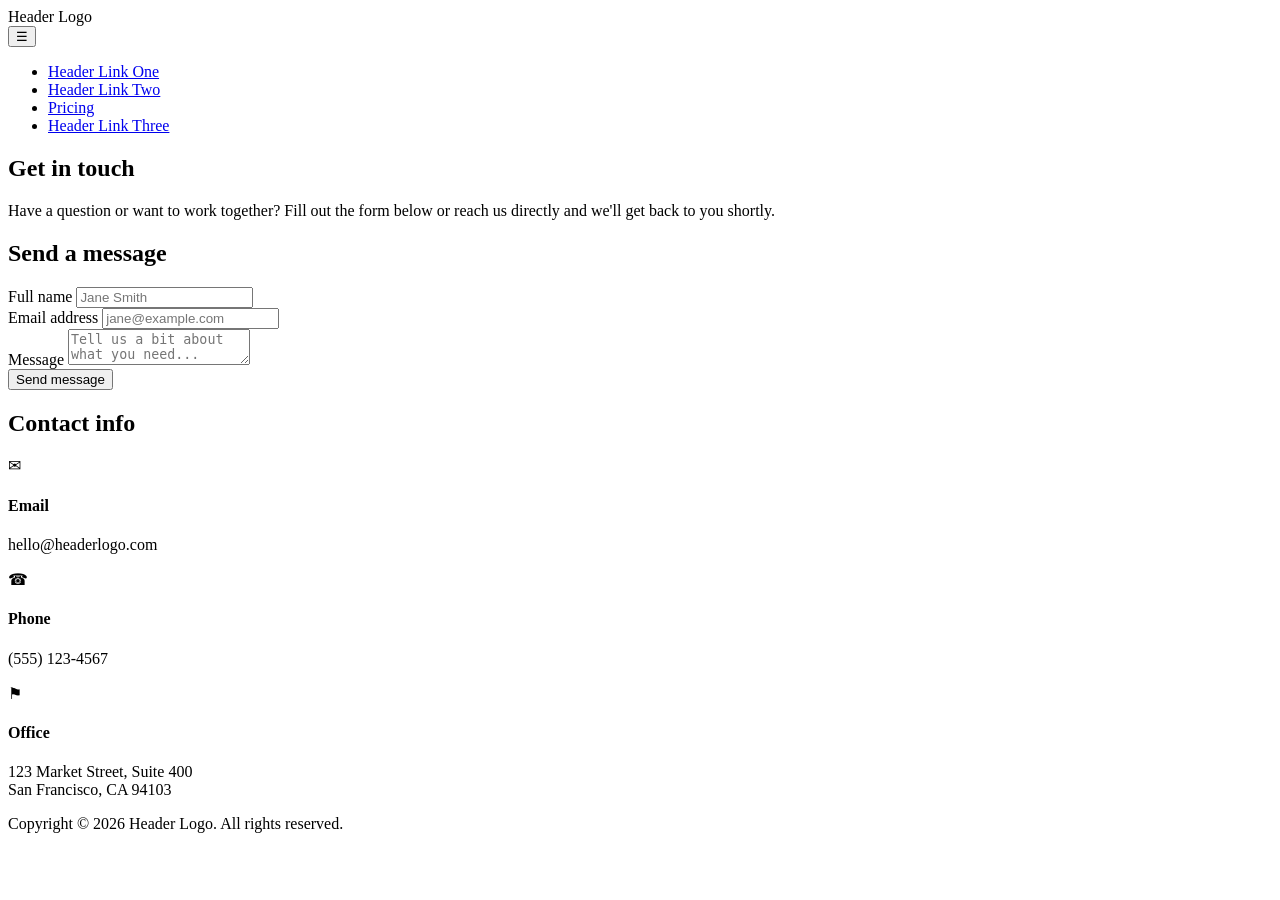
==== contactUs.html @ 171affb0 "contact us html content completed the actual markup html structure for the contact page" ====
<!doctype html>
<html lang="en">
  <head>
    <meta charset="UTF-8" />
    <meta name="viewport" content="width=device-width, initial-scale=1.0" />
    <title>Contact — Header Logo</title>
    <link rel="stylesheet" href="style.css" />
  </head>
  <body>
    <header>
      <div class="wrap header-inner">
        <div class="logo">Header Logo</div>
        <button
          class="nav-toggle"
          aria-label="Toggle menu"
          onclick="document.querySelector('nav ul').classList.toggle('open')"
        >
          &#9776;
        </button>
        <nav>
          <ul>
            <li><a href="index.html">Header Link One</a></li>
            <li><a href="about.html">Header Link Two</a></li>
            <li><a href="pricing.html">Pricing</a></li>
            <li>
              <a href="contact.html" aria-current="page">Header Link Three</a>
            </li>
          </ul>
        </nav>
      </div>
    </header>

    <section class="page-hero">
      <h1>Get in touch</h1>
      <p>
        Have a question or want to work together? Fill out the form below or
        reach us directly and we'll get back to you shortly.
      </p>
    </section>

    <section class="contact-wrap">
      <div class="contact-form">
        <h2>Send a message</h2>
        <form onsubmit="return false;">
          <div class="field">
            <label for="name">Full name</label>
            <input
              type="text"
              id="name"
              name="name"
              placeholder="Jane Smith"
              required
            />
          </div>
          <div class="field">
            <label for="email">Email address</label>
            <input
              type="email"
              id="email"
              name="email"
              placeholder="jane@example.com"
              required
            />
          </div>
          <div class="field">
            <label for="message">Message</label>
            <textarea
              id="message"
              name="message"
              placeholder="Tell us a bit about what you need..."
              required
            ></textarea>
          </div>
          <button type="submit" class="btn">Send message</button>
        </form>
      </div>

      <div class="contact-info">
        <h2>Contact info</h2>
        <div class="contact-info-item">
          <div class="icon">&#9993;</div>
          <div>
            <h4>Email</h4>
            <p>hello@headerlogo.com</p>
          </div>
        </div>
        <div class="contact-info-item">
          <div class="icon">&#9742;</div>
          <div>
            <h4>Phone</h4>
            <p>(555) 123-4567</p>
          </div>
        </div>
        <div class="contact-info-item">
          <div class="icon">&#9873;</div>
          <div>
            <h4>Office</h4>
            <p>123 Market Street, Suite 400<br />San Francisco, CA 94103</p>
          </div>
        </div>
      </div>
    </section>

    <footer>
      <p>Copyright &copy; 2026 Header Logo. All rights reserved.</p>
    </footer>
  </body>
</html>
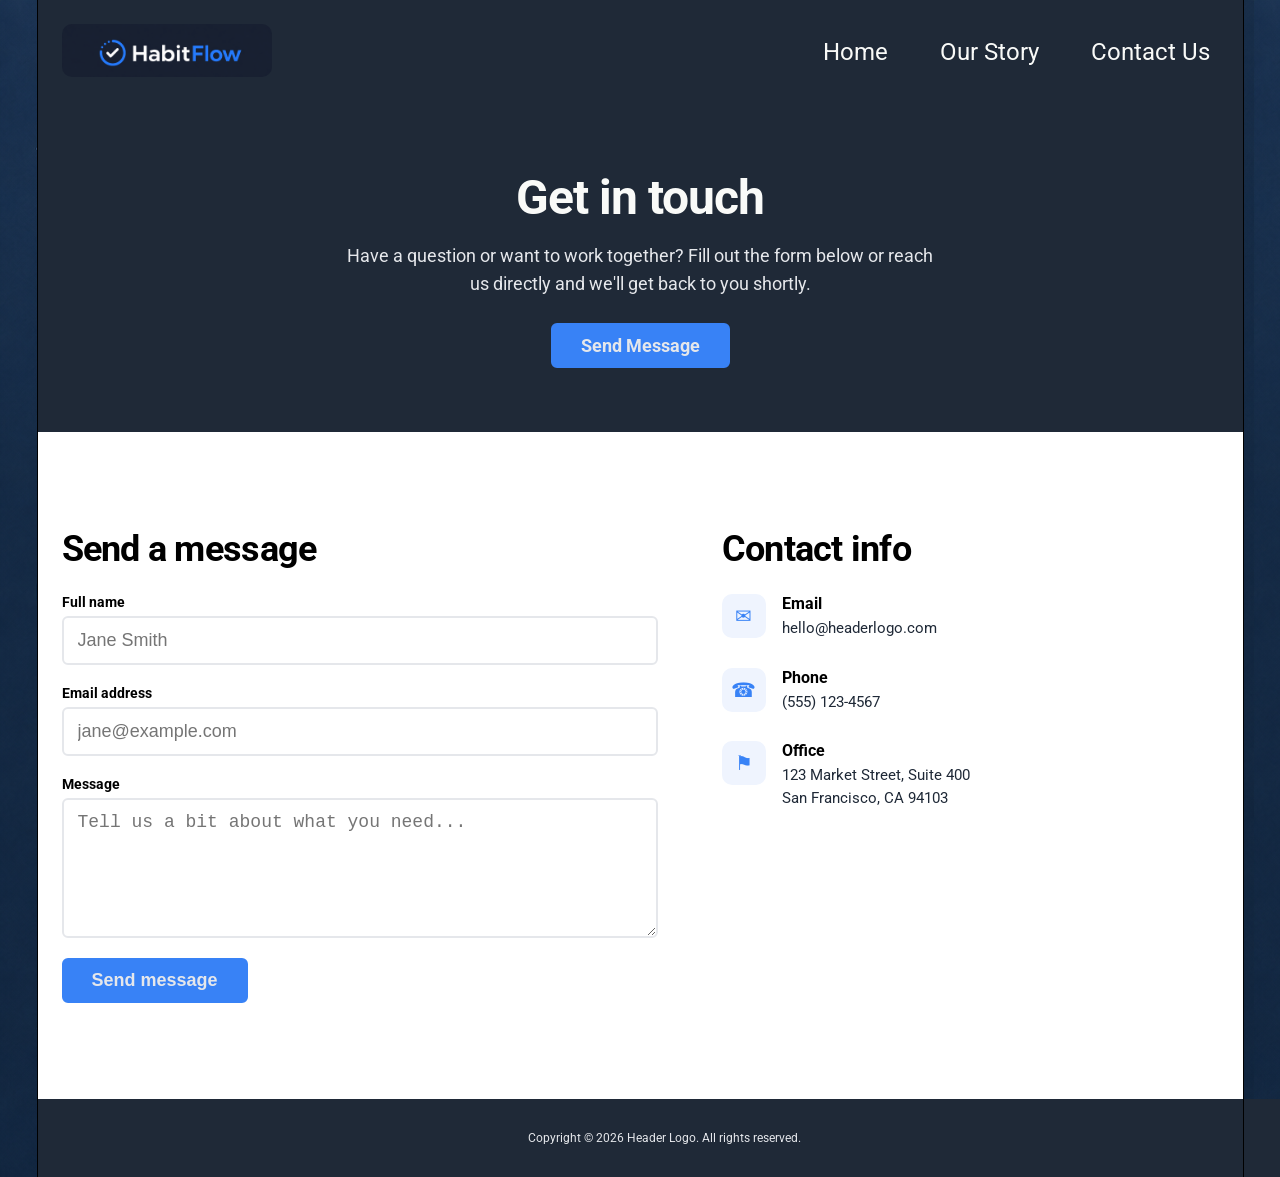
==== commit a6fc5016: "(add) contact page style created a new style sheet for contact page while still staying consistent w" ====
--- a/contactUs.html
+++ b/contactUs.html
@@ -3,103 +3,139 @@
   <head>
     <meta charset="UTF-8" />
     <meta name="viewport" content="width=device-width, initial-scale=1.0" />
-    <title>Contact — Header Logo</title>
-    <link rel="stylesheet" href="style.css" />
+    <title>Contact Us</title>
+
+    <link rel="preconnect" href="https://fonts.googleapis.com" />
+    <link rel="preconnect" href="https://fonts.gstatic.com" crossorigin />
+    <link
+      href="https://fonts.googleapis.com/css2?family=Roboto:wght@400;500;700;800&display=swap"
+      rel="stylesheet"
+    />
+
+    <link rel="stylesheet" href="./stylesheet.css" />
+    <link rel="stylesheet" href="./contactStylesheet.css" />
   </head>
   <body>
     <header>
       <div class="wrap header-inner">
-        <div class="logo">Header Logo</div>
-        <button
-          class="nav-toggle"
-          aria-label="Toggle menu"
-          onclick="document.querySelector('nav ul').classList.toggle('open')"
-        >
-          &#9776;
-        </button>
-        <nav>
-          <ul>
-            <li><a href="index.html">Header Link One</a></li>
-            <li><a href="about.html">Header Link Two</a></li>
-            <li><a href="pricing.html">Pricing</a></li>
+        <div class="nav-content">
+          <a href="./index.html">
+            <picture>
+              <source srcset="./assets/default/logoImage2.webp" />
+              <img src="./assets/fallback/logoImage2.png" alt="Brand logo" />
+            </picture>
+          </a>
+
+          <ul class="nav-content__options">
             <li>
-              <a href="contact.html" aria-current="page">Header Link Three</a>
+              <a href="./index.html">
+                <p>Home</p>
+              </a>
+            </li>
+            <li>
+              <a href="./ourStory.html">
+                <p>Our Story</p>
+              </a>
+            </li>
+            <li>
+              <a href="./contactUs.html">
+                <p>Contact Us</p>
+              </a>
             </li>
           </ul>
-        </nav>
+
+          <input type="checkbox" id="ham-toggle" class="ham-toggle" />
+
+          <label for="ham-toggle" class="ham-btn-mobile">
+            <picture>
+              <source srcset="./assets/default/hamburgerIcon.webp" />
+              <img src="./assets/fallback/hamburgerIcon.png" alt="Menu" />
+            </picture>
+          </label>
+          <div class="ham-btn-mobile__dropdown-container">
+            <ul class="ham-btn-mobile__dropdown">
+              <li><a href="./index.html">Home</a></li>
+              <li><a href="./ourStory.html">Our Story</a></li>
+              <li><a href="./contactUs.html">Contact Us</a></li>
+            </ul>
+          </div>
+        </div>
       </div>
     </header>
 
-    <section class="page-hero">
-      <h1>Get in touch</h1>
-      <p>
-        Have a question or want to work together? Fill out the form below or
-        reach us directly and we'll get back to you shortly.
-      </p>
-    </section>
+    <main>
+      <section class="page-hero">
+        <h1>Get in touch</h1>
+        <p>
+          Have a question or want to work together? Fill out the form below or
+          reach us directly and we'll get back to you shortly.
+        </p>
+        <a href="#contact-form" class="page-hero__cta">Send Message</a>
+      </section>
 
-    <section class="contact-wrap">
-      <div class="contact-form">
-        <h2>Send a message</h2>
-        <form onsubmit="return false;">
-          <div class="field">
-            <label for="name">Full name</label>
-            <input
-              type="text"
-              id="name"
-              name="name"
-              placeholder="Jane Smith"
-              required
-            />
+      <section class="contact-wrap">
+        <div class="contact-form">
+          <h2>Send a message</h2>
+          <form id="contact-form">
+            <div class="field">
+              <label for="name">Full name</label>
+              <input
+                type="text"
+                id="name"
+                name="name"
+                placeholder="Jane Smith"
+                required
+              />
+            </div>
+            <div class="field">
+              <label for="email">Email address</label>
+              <input
+                type="email"
+                id="email"
+                name="email"
+                placeholder="jane@example.com"
+                required
+              />
+            </div>
+            <div class="field">
+              <label for="message">Message</label>
+              <textarea
+                id="message"
+                name="message"
+                placeholder="Tell us a bit about what you need..."
+                required
+              ></textarea>
+            </div>
+            <button type="submit" class="btn">Send message</button>
+          </form>
+        </div>
+
+        <div class="contact-info">
+          <h2>Contact info</h2>
+          <div class="contact-info-item">
+            <div class="icon">&#9993;</div>
+            <div>
+              <h4>Email</h4>
+              <p>hello@headerlogo.com</p>
+            </div>
           </div>
-          <div class="field">
-            <label for="email">Email address</label>
-            <input
-              type="email"
-              id="email"
-              name="email"
-              placeholder="jane@example.com"
-              required
-            />
+          <div class="contact-info-item">
+            <div class="icon">&#9742;</div>
+            <div>
+              <h4>Phone</h4>
+              <p>(555) 123-4567</p>
+            </div>
           </div>
-          <div class="field">
-            <label for="message">Message</label>
-            <textarea
-              id="message"
-              name="message"
-              placeholder="Tell us a bit about what you need..."
-              required
-            ></textarea>
-          </div>
-          <button type="submit" class="btn">Send message</button>
-        </form>
-      </div>
-
-      <div class="contact-info">
-        <h2>Contact info</h2>
-        <div class="contact-info-item">
-          <div class="icon">&#9993;</div>
-          <div>
-            <h4>Email</h4>
-            <p>hello@headerlogo.com</p>
+          <div class="contact-info-item">
+            <div class="icon">&#9873;</div>
+            <div>
+              <h4>Office</h4>
+              <p>123 Market Street, Suite 400<br />San Francisco, CA 94103</p>
+            </div>
           </div>
         </div>
-        <div class="contact-info-item">
-          <div class="icon">&#9742;</div>
-          <div>
-            <h4>Phone</h4>
-            <p>(555) 123-4567</p>
-          </div>
-        </div>
-        <div class="contact-info-item">
-          <div class="icon">&#9873;</div>
-          <div>
-            <h4>Office</h4>
-            <p>123 Market Street, Suite 400<br />San Francisco, CA 94103</p>
-          </div>
-        </div>
-      </div>
-    </section>
+      </section>
+    </main>
 
     <footer>
       <p>Copyright &copy; 2026 Header Logo. All rights reserved.</p>
--- a/stylesheet.css
+++ b/stylesheet.css
@@ -0,0 +1,566 @@
+* {
+  margin: 0;
+  padding: 0;
+}
+
+span,
+h1,
+h2,
+h3,
+a {
+  white-space: nowrap;
+}
+
+/* SM */
+@media (max-width: 600px) {
+  h1,
+  h2,
+  h3 {
+    white-space: wrap;
+  }
+}
+
+:root {
+  font-family: "Roboto", sans-serif;
+
+  --bgcolor-dark: #1f2937;
+  --bgcolor-quote: #e5e7eb;
+  --bgcolor-blue: #3882f6;
+  --bgcolor-default: white;
+
+  --fontcolor-primary: black;
+  --fontcolor-secondary: #e5e7eb;
+  --fontcolor-hero: #f9faf8;
+  --fontcolor-header: #f9faf8;
+  --fontcolor-information: #1f2937;
+  --fontcolor-quote: #1f2937;
+
+  --btncolor-blue: #3882f6;
+  --btncolor-blue-hover: #2053a5;
+  --btncolor-blue-active: #153870;
+
+  --btncolor-blue2: #1f2937;
+  --btncolor-blue2-hover: #3a4d68;
+  --btncolor-blue2-active: #090c11;
+
+  --fontsize-card-h: 24px;
+  --fontsize-card-p: 18px;
+  --fontsize-button: 18px;
+  --fontsize-footer-small: 12px;
+  --fontsize-secondary: 18px;
+  --fontsize-header: 24px;
+  --fontsize-heading: 36px;
+  --fontsize-information: 36px;
+  --fontsize-quote: 36px;
+  --fontsize-hero: 48px;
+
+  --fontweight-light: 300;
+  --fontweight-regular: 400;
+  --fontweight-extrabold: 700;
+
+  font-weight: 400;
+}
+
+picture {
+  overflow: hidden;
+}
+
+html {
+  background-image: url("./assets/bgpattern2.png");
+}
+
+body {
+  width: 100%;
+  max-width: 1205px;
+  min-width: 627px;
+  outline: 1px solid black;
+  position: relative;
+  margin-inline: auto;
+}
+
+/* SM */
+@media (max-width: 600px) {
+  body {
+    min-width: 300px;
+  }
+}
+
+header {
+  width: 100%;
+  position: sticky;
+  top: 0;
+
+  background-color: var(--bgcolor-dark);
+}
+
+nav {
+  --padding-inline: 5vw;
+  width: 100%;
+
+  display: flex;
+  justify-content: center;
+  align-items: center;
+
+  border-bottom: 2px solid white;
+  padding-inline: var(--padding-inline);
+  padding-block: 20px;
+  position: relative;
+  box-sizing: border-box;
+}
+
+.nav-content {
+  width: 100%;
+  height: fit-content;
+
+  display: flex;
+  justify-content: space-between;
+  align-items: center;
+}
+
+.nav-content picture,
+.nav-content img {
+  max-width: 210px;
+  height: auto;
+  border-radius: 10px;
+}
+
+.nav-content__options {
+  display: flex;
+  column-gap: 34px;
+}
+
+/* SM */
+@media (max-width: 600px) {
+  .nav-content__options {
+    display: none;
+  }
+}
+
+.nav-content__options li {
+  list-style: none;
+
+  width: fit-content;
+  height: fit-content;
+
+  border: 1px solid transparent;
+
+  padding-inline: 8px;
+  padding-block: 4px;
+
+  border-radius: 6px;
+}
+
+.nav-content__options li:hover {
+  border: 1px solid white;
+  background-color: var(--btncolor-blue2-hover);
+}
+
+.nav-content__options li:active {
+  border: 1px solid white;
+  background-color: var(--btncolor-blue2-active);
+}
+
+.nav-content__options li a {
+  text-decoration: unset;
+
+  font-size: var(--fontsize-header);
+  color: var(--fontcolor-header);
+}
+
+/* MOBILE HAMBURGER */
+
+.ham-toggle {
+  display: none;
+}
+
+.ham-btn-mobile {
+  aspect-ratio: 1 / 1;
+
+  width: 60px;
+  height: 60px;
+
+  display: none;
+
+  background-color: transparent;
+
+  border: none;
+
+  cursor: pointer;
+}
+
+.ham-btn-mobile picture,
+.ham-btn-mobile img {
+  width: 100%;
+  height: 100%;
+}
+
+.ham-btn-mobile__dropdown-container {
+  position: absolute;
+
+  top: 100%;
+  right: 0;
+
+  width: fit-content;
+
+  overflow: hidden;
+
+  pointer-events: none;
+}
+
+.ham-btn-mobile__dropdown {
+  background-color: var(--bgcolor-blue);
+
+  list-style: none;
+
+  padding-left: 50px;
+  padding-right: 45px;
+  padding-block: 40px;
+
+  box-sizing: border-box;
+
+  display: flex;
+  flex-direction: column;
+
+  gap: 13px;
+
+  transform: translateY(-100%);
+
+  transition: transform 0.4s ease;
+}
+
+.ham-btn-mobile__dropdown li a {
+  text-decoration: none;
+  color: var(--fontcolor-secondary);
+  font-size: var(--fontsize-button);
+}
+
+@media (max-width: 600px) {
+  .ham-btn-mobile {
+    display: inline-flex;
+  }
+
+  .ham-toggle:checked ~ .ham-btn-mobile__dropdown-container {
+    pointer-events: auto;
+  }
+
+  .ham-toggle:checked
+    ~ .ham-btn-mobile__dropdown-container
+    .ham-btn-mobile__dropdown {
+    transform: translateY(0);
+  }
+}
+
+/* MAIN */
+
+main {
+  width: 100%;
+
+  --padding-inline: 10%;
+}
+
+/* HERO */
+
+.section-hero {
+  width: 100%;
+
+  background-color: var(--bgcolor-dark);
+
+  padding-inline: var(--padding-inline);
+  padding-block: 78px;
+
+  box-sizing: border-box;
+}
+
+.section-hero article {
+  width: 100%;
+
+  display: flex;
+  justify-content: center;
+  align-items: center;
+
+  flex-wrap: wrap;
+
+  gap: 28px;
+
+  color: var(--fontcolor-hero);
+}
+
+.section-hero__text-container {
+  width: 100%;
+  max-width: 533px;
+
+  display: flex;
+  flex-direction: column;
+
+  align-items: flex-start;
+  justify-content: center;
+
+  row-gap: 20px;
+}
+
+.section-hero article picture,
+.section-hero article img {
+  width: 100%;
+  max-width: 276px;
+  min-width: 260px;
+
+  height: auto;
+
+  border-radius: 10px;
+}
+
+.section-hero__text-container h1 {
+  font-size: var(--fontsize-hero);
+  font-weight: var(--fontweight-extrabold);
+}
+
+.section-hero__text-container p {
+  font-size: var(--fontsize-secondary);
+  font-weight: var(--fontweight-regular);
+  margin-bottom: 20px;
+}
+
+/* DOWNLOAD BUTTON */
+
+#download-button {
+  appearance: none;
+
+  font: inherit;
+
+  color: var(--fontcolor-secondary);
+
+  background-color: var(--btncolor-blue);
+
+  padding-inline: 32px;
+  padding-block: 10px;
+
+  border-radius: 4px;
+
+  border: 2px solid white;
+}
+
+#download-button span {
+  font-family: "Roboto", sans-serif;
+  font-size: var(--fontsize-button);
+  color: var(--fontcolor-secondary);
+}
+
+#download-button:hover {
+  cursor: pointer;
+
+  background-color: var(--btncolor-blue-hover);
+}
+
+#download-button:active {
+  background-color: var(--btncolor-blue-active);
+}
+
+/* FEATURES */
+
+.section-features {
+  width: 100%;
+
+  display: flex;
+  flex-direction: column;
+
+  justify-content: center;
+  align-items: center;
+
+  padding-inline: var(--padding-inline);
+
+  padding-top: 47px;
+  padding-bottom: 73px;
+
+  box-sizing: border-box;
+
+  row-gap: 42px;
+
+  background-color: var(--bgcolor-default);
+}
+
+.section-features h2 {
+  color: var(--fontcolor-primary);
+
+  font-size: var(--fontsize-heading);
+}
+
+.section-features__content {
+  width: 100%;
+
+  display: flex;
+
+  justify-content: center;
+  align-items: center;
+
+  flex-wrap: wrap;
+
+  gap: 40px;
+}
+
+.section-features__content article {
+  width: 202px;
+
+  display: flex;
+  flex-direction: column;
+
+  align-items: center;
+  justify-content: center;
+
+  row-gap: 8px;
+}
+
+.section-features__content article picture,
+.section-features__content article img {
+  max-width: 126px;
+
+  height: auto;
+}
+
+.section-features__content article picture {
+  border-radius: 15px;
+
+  border: 2px solid var(--btncolor-blue);
+}
+
+.section-features__content article h3 {
+  color: var(--fontcolor-primary);
+
+  font-size: var(--fontsize-card-h);
+  font-weight: var(--fontweight-extrabold);
+}
+
+.section-features__content article p {
+  color: var(--fontcolor-primary);
+
+  font-size: var(--fontsize-card-p);
+  font-weight: var(--fontweight-regular);
+}
+
+/* QUOTES */
+
+.section-quotes {
+  width: 100%;
+
+  display: flex;
+
+  justify-content: center;
+  align-items: center;
+
+  background-color: var(--bgcolor-quote);
+
+  padding-block: 59px;
+  padding-inline: var(--padding-inline);
+
+  box-sizing: border-box;
+}
+
+.section-quotes article {
+  width: 100%;
+
+  display: flex;
+  flex-direction: column;
+
+  row-gap: 20px;
+}
+
+.section-quotes article p {
+  font-size: var(--fontsize-quote);
+  font-weight: var(--fontweight-light);
+
+  font-style: italic;
+
+  line-height: 140%;
+}
+
+.section-quotes article span {
+  font-size: var(--fontsize-quote);
+
+  align-self: flex-end;
+}
+
+/* CTA */
+
+.section-cta {
+  width: 100%;
+
+  display: flex;
+
+  justify-content: center;
+  align-items: center;
+
+  padding-inline: var(--padding-inline);
+  padding-block: 52px;
+
+  box-sizing: border-box;
+
+  background-color: var(--bgcolor-default);
+}
+
+.section-cta article {
+  width: 100%;
+
+  display: flex;
+
+  justify-content: space-between;
+  align-items: center;
+
+  flex-wrap: wrap;
+
+  row-gap: 20px;
+
+  background-color: var(--bgcolor-blue);
+
+  border-radius: 4px;
+
+  padding-inline: 10%;
+  padding-block: 33px;
+
+  box-sizing: border-box;
+}
+
+.section-cta__text-container {
+  display: flex;
+  flex-direction: column;
+
+  row-gap: 10px;
+
+  max-width: 69%;
+}
+
+.section-cta__text-container h3,
+.section-cta__text-container p {
+  color: var(--fontcolor-secondary);
+}
+
+.section-cta__text-container h3 {
+  font-size: var(--fontsize-secondary);
+  font-weight: var(--fontweight-extrabold);
+}
+
+.section-cta__text-container p {
+  font-size: var(--fontsize-secondary);
+  font-weight: var(--fontweight-regular);
+}
+
+/* FOOTER */
+
+footer {
+  width: 100%;
+
+  padding-inline: var(--padding-inline);
+  padding-block: 17px;
+
+  display: flex;
+
+  justify-content: center;
+  align-items: center;
+
+  background-color: var(--bgcolor-dark);
+}
+
+footer span {
+  color: var(--fontcolor-secondary);
+
+  font-size: var(--fontsize-footer-small);
+  font-weight: var(--fontweight-light);
+}
--- a/contactStylesheet.css
+++ b/contactStylesheet.css
@@ -0,0 +1,330 @@
+/* ===== Contact page layout ===== */
+html {
+  scroll-behavior: smooth;
+}
+
+body {
+  color: var(--fontcolor-primary);
+  background: var(--bgcolor-default);
+  -webkit-font-smoothing: antialiased;
+}
+
+main {
+  background: var(--bgcolor-default);
+}
+
+.wrap {
+  max-width: var(--max-width);
+  margin: 0 auto;
+  padding: 0 24px;
+}
+
+.page-hero {
+  background: var(--bgcolor-dark);
+  padding: 64px 24px;
+  text-align: center;
+}
+
+.page-hero h1 {
+  font-size: var(--fontsize-hero);
+  font-weight: var(--fontweight-extrabold);
+  color: var(--fontcolor-hero);
+  margin-bottom: 16px;
+  letter-spacing: -0.02em;
+}
+
+.page-hero p {
+  font-size: var(--fontsize-secondary);
+  color: var(--fontcolor-secondary);
+  max-width: 60ch;
+  margin: 0 auto;
+  line-height: 1.6;
+}
+
+.page-hero__cta {
+  display: inline-block;
+  margin-top: 24px;
+  background: var(--btncolor-blue);
+  color: var(--fontcolor-secondary);
+  text-decoration: none;
+  font-size: var(--fontsize-button);
+  font-weight: var(--fontweight-extrabold);
+  padding: 10px 28px;
+  border-radius: 6px;
+  border: 2px solid var(--btncolor-blue);
+  transition:
+    background 0.15s ease,
+    transform 0.1s ease;
+}
+
+.page-hero__cta:hover {
+  background: var(--btncolor-blue-hover);
+  border-color: var(--btncolor-blue-hover);
+}
+
+.page-hero__cta:active {
+  transform: translateY(1px);
+}
+
+.contact-wrap {
+  max-width: var(--max-width);
+  margin: 0 auto;
+  padding: 96px 24px;
+  display: flex;
+  gap: 64px;
+  flex-wrap: wrap;
+}
+
+@media (max-width: 600px) {
+  .page-hero {
+    padding: 48px 20px;
+  }
+
+  .page-hero h1 {
+    font-size: clamp(2.1rem, 7vw, 3rem);
+  }
+
+  .page-hero p {
+    font-size: 1rem;
+  }
+
+  .contact-wrap {
+    padding: 48px 20px;
+    gap: 32px;
+  }
+
+  .contact-form,
+  .contact-info {
+    flex-basis: 100%;
+    min-width: 0;
+  }
+
+  .field input,
+  .field textarea,
+  .btn {
+    width: 100%;
+  }
+
+  .btn {
+    display: block;
+    text-align: center;
+  }
+}
+
+.contact-form {
+  flex: 1.2;
+  min-width: 300px;
+  max-width: 100%;
+}
+
+.contact-info {
+  flex: 1;
+  min-width: 260px;
+  max-width: 100%;
+}
+
+.contact-form form {
+  width: 100%;
+  max-width: 100%;
+  box-sizing: border-box;
+}
+
+.contact-form h2,
+.contact-info h2 {
+  font-size: var(--fontsize-heading);
+  font-weight: var(--fontweight-extrabold);
+  color: var(--fontcolor-primary);
+  margin-bottom: 24px;
+  letter-spacing: -0.02em;
+}
+
+.field {
+  margin-bottom: 20px;
+  width: 100%;
+}
+
+.field label {
+  display: block;
+  font-size: 14px;
+  font-weight: var(--fontweight-extrabold);
+  color: var(--fontcolor-primary);
+  margin-bottom: 6px;
+}
+
+.field input,
+.field textarea {
+  display: block;
+  width: 100%;
+  max-width: 100%;
+  box-sizing: border-box;
+  font-size: var(--fontsize-secondary);
+  color: var(--fontcolor-primary);
+  padding: 12px 14px;
+  border: 2px solid var(--bgcolor-quote);
+  border-radius: 6px;
+  background: var(--bgcolor-default);
+}
+
+.field input:focus,
+.field textarea:focus {
+  outline: none;
+  border-color: var(--bgcolor-blue);
+}
+
+.field textarea {
+  resize: vertical;
+  min-height: 140px;
+}
+
+.btn {
+  display: inline-block;
+  background: var(--btncolor-blue);
+  color: var(--fontcolor-secondary);
+  font-size: var(--fontsize-button);
+  font-weight: var(--fontweight-extrabold);
+  padding: 10px 28px;
+  border-radius: 6px;
+  border: 2px solid var(--btncolor-blue);
+  cursor: pointer;
+  transition:
+    background 0.15s ease,
+    transform 0.1s ease;
+}
+
+.btn:hover {
+  background: var(--btncolor-blue-hover);
+  border-color: var(--btncolor-blue-hover);
+}
+
+.btn:active {
+  transform: translateY(1px);
+}
+
+.contact-info-item {
+  display: flex;
+  gap: 16px;
+  align-items: flex-start;
+  margin-bottom: 28px;
+}
+
+.contact-info-item .icon {
+  width: 44px;
+  height: 44px;
+  border-radius: 10px;
+  background: #eff4fe;
+  color: var(--bgcolor-blue);
+  display: flex;
+  align-items: center;
+  justify-content: center;
+  font-size: 20px;
+  flex-shrink: 0;
+}
+
+.contact-info-item h4 {
+  font-size: 16px;
+  color: var(--fontcolor-primary);
+  margin-bottom: 4px;
+}
+
+.contact-info-item p {
+  font-size: 15px;
+  color: var(--fontcolor-information);
+  line-height: 1.5;
+}
+
+footer {
+  background: var(--bgcolor-dark);
+  padding: 32px 24px;
+  text-align: center;
+}
+
+footer p {
+  color: var(--fontcolor-secondary);
+  font-size: var(--fontsize-footer-small);
+}
+
+/* ===== Shared structure consistency ===== */
+header {
+  background: var(--bgcolor-dark);
+}
+
+.header-inner {
+  display: flex;
+  align-items: center;
+  justify-content: space-between;
+  padding: 24px;
+}
+
+.logo {
+  font-size: var(--fontsize-header);
+  font-weight: var(--fontweight-extrabold);
+  color: var(--fontcolor-header);
+  letter-spacing: -0.02em;
+}
+
+nav ul {
+  display: flex;
+  gap: 32px;
+}
+
+nav a {
+  font-size: var(--fontsize-header);
+  color: var(--fontcolor-secondary);
+  transition: color 0.15s ease;
+}
+
+nav a:hover,
+nav a[aria-current="page"] {
+  color: var(--fontcolor-header);
+}
+
+.nav-toggle {
+  display: none;
+  background: none;
+  border: none;
+  color: var(--fontcolor-header);
+  font-size: 28px;
+  cursor: pointer;
+}
+
+@media (max-width: 800px) {
+  nav ul {
+    gap: 20px;
+  }
+}
+
+@media (max-width: 600px) {
+  nav ul {
+    position: absolute;
+    top: 72px;
+    left: 0;
+    right: 0;
+    background: var(--dark);
+    flex-direction: column;
+    align-items: center;
+    padding: 16px 0;
+    gap: 16px;
+    display: none;
+  }
+
+  nav ul.open {
+    display: flex;
+  }
+
+  .nav-toggle {
+    display: block;
+  }
+
+  .header-inner {
+    position: relative;
+  }
+}
+
+/* ===== Focus states ===== */
+a:focus-visible,
+button:focus-visible,
+input:focus-visible,
+textarea:focus-visible {
+  outline: 2px solid var(--bgcolor-blue);
+  outline-offset: 2px;
+}
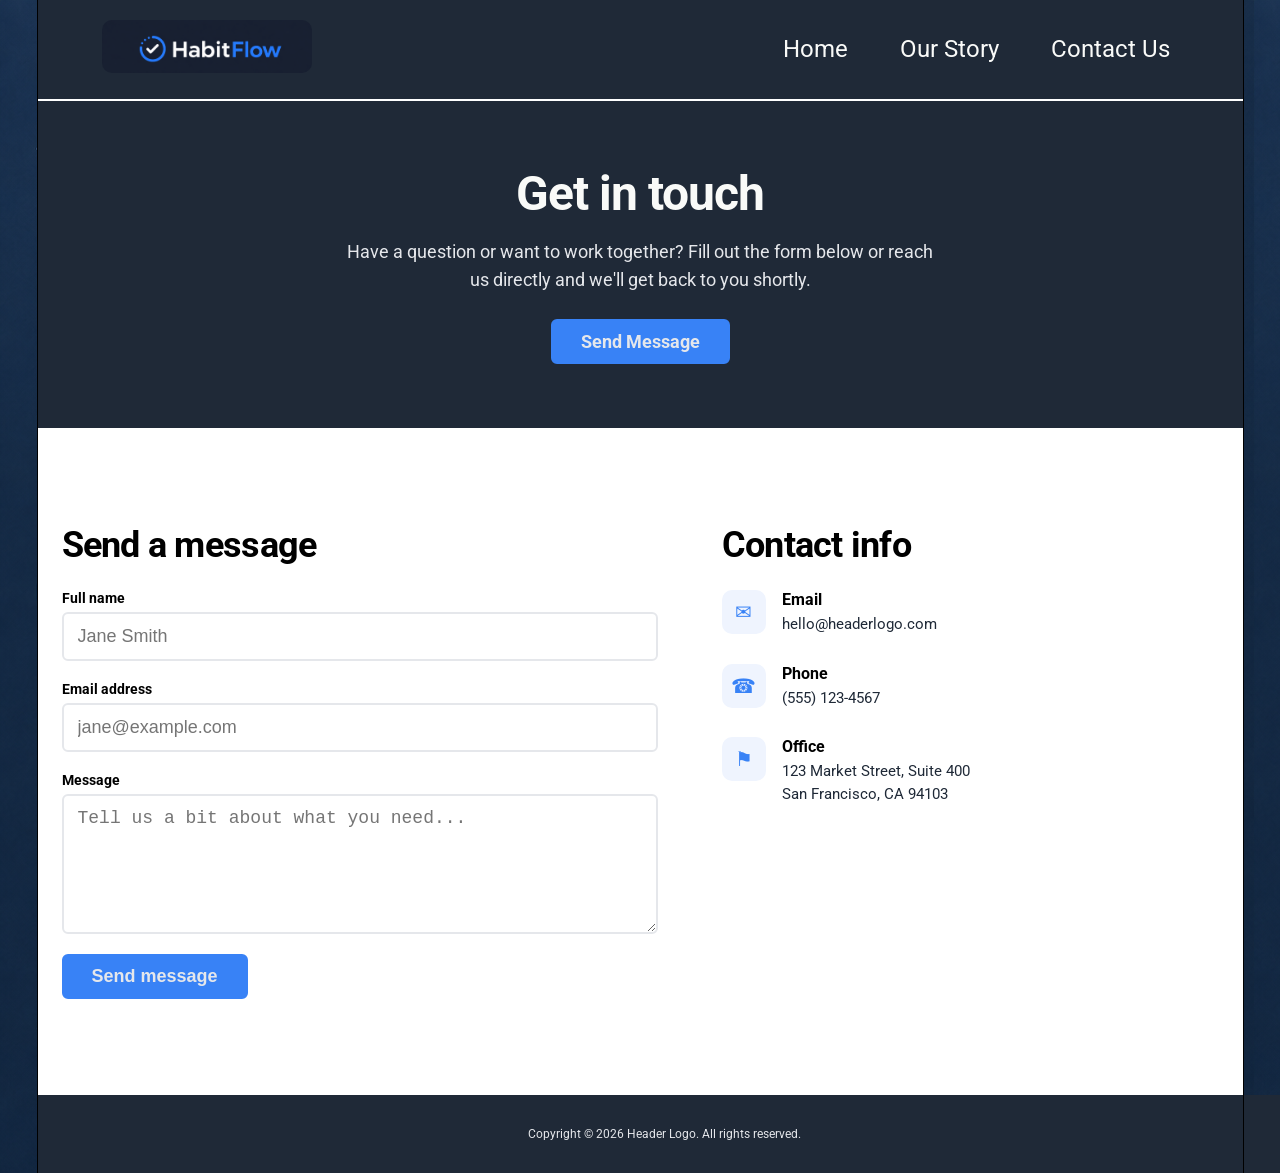
==== commit ad82da36: "adjusted the nav style on the contact page" ====
--- a/contactUs.html
+++ b/contactUs.html
@@ -17,7 +17,7 @@
   </head>
   <body>
     <header>
-      <div class="wrap header-inner">
+      <nav>
         <div class="nav-content">
           <a href="./index.html">
             <picture>
@@ -60,7 +60,7 @@
             </ul>
           </div>
         </div>
-      </div>
+      </nav>
     </header>
 
     <main>
--- a/stylesheet.css
+++ b/stylesheet.css
@@ -21,7 +21,8 @@
 }
 
 :root {
-  font-family: "Roboto", sans-serif;
+    font-family: 'Roboto', sans-serif;
+    --fontfamily-button: 'Inter', sans-serif;
 
   --bgcolor-dark: #1f2937;
   --bgcolor-quote: #e5e7eb;
@@ -340,9 +341,9 @@
 }
 
 #download-button span {
-  font-family: "Roboto", sans-serif;
-  font-size: var(--fontsize-button);
-  color: var(--fontcolor-secondary);
+    font-family: var(--fontfamily-button);
+    font-size: var(--fontsize-button);
+    color: var(--fontcolor-secondary);
 }
 
 #download-button:hover {
--- a/contactStylesheet.css
+++ b/contactStylesheet.css
@@ -1,12 +1,7 @@
 /* ===== Contact page layout ===== */
-html {
-  scroll-behavior: smooth;
-}
-
 body {
   color: var(--fontcolor-primary);
   background: var(--bgcolor-default);
-  -webkit-font-smoothing: antialiased;
 }
 
 main {
@@ -52,18 +47,11 @@
   padding: 10px 28px;
   border-radius: 6px;
   border: 2px solid var(--btncolor-blue);
-  transition:
-    background 0.15s ease,
-    transform 0.1s ease;
 }
 
 .page-hero__cta:hover {
   background: var(--btncolor-blue-hover);
   border-color: var(--btncolor-blue-hover);
-}
-
-.page-hero__cta:active {
-  transform: translateY(1px);
 }
 
 .contact-wrap {
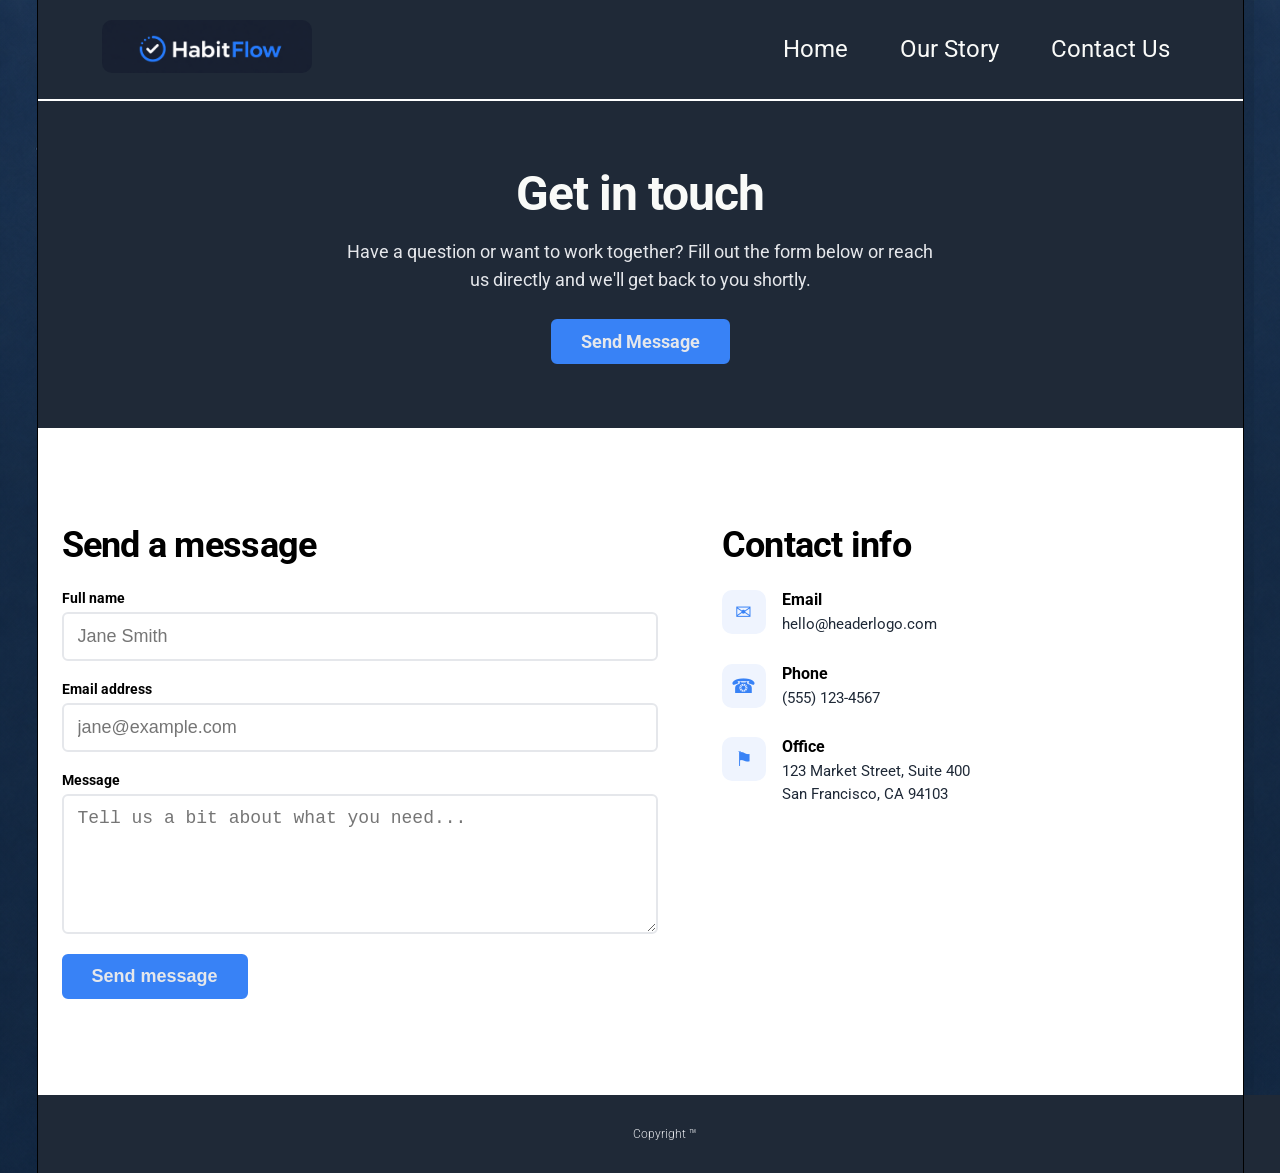
==== commit b20c60fc: "completed contact page finished up, fixed the contact page footer to match the home page and complet" ====
--- a/contactUs.html
+++ b/contactUs.html
@@ -138,7 +138,7 @@
     </main>
 
     <footer>
-      <p>Copyright &copy; 2026 Header Logo. All rights reserved.</p>
+      <span>Copyright ™</span>
     </footer>
   </body>
 </html>
--- a/contactStylesheet.css
+++ b/contactStylesheet.css
@@ -200,7 +200,7 @@
   height: 44px;
   border-radius: 10px;
   background: #eff4fe;
-  color: var(--bgcolor-blue);
+  color: var(--bgcolor-blue); 
   display: flex;
   align-items: center;
   justify-content: center;
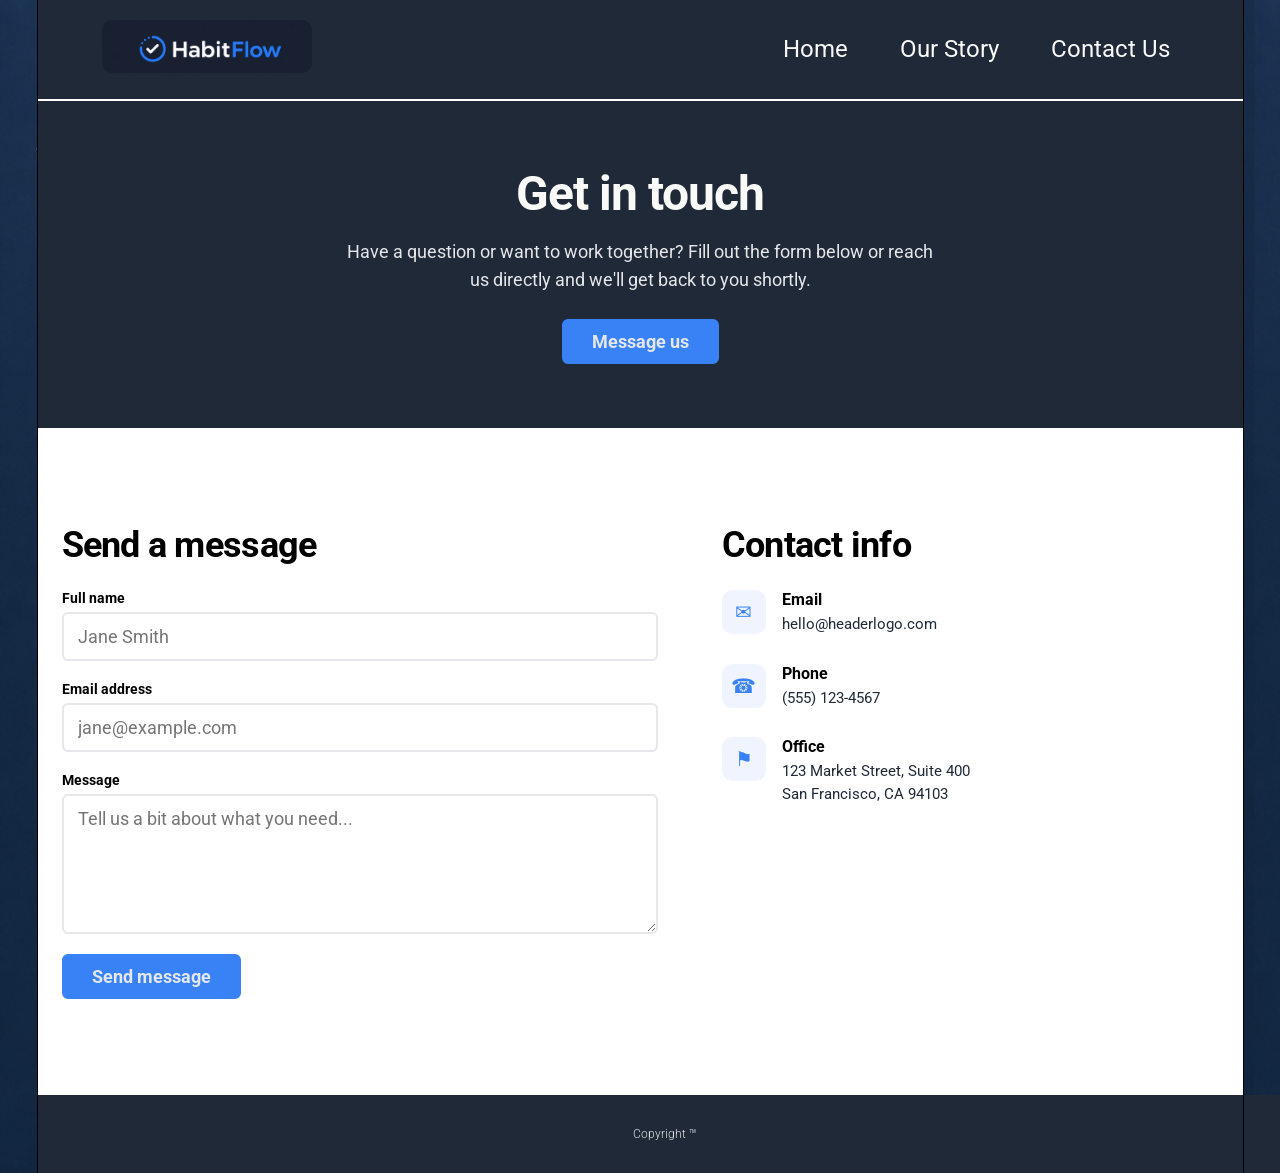
==== commit 817ebf55: "updated send message buttons on the contact page to be different and allowed inputs and buttons to i" ====
--- a/contactUs.html
+++ b/contactUs.html
@@ -70,7 +70,7 @@
           Have a question or want to work together? Fill out the form below or
           reach us directly and we'll get back to you shortly.
         </p>
-        <a href="#contact-form" class="page-hero__cta">Send Message</a>
+        <a href="#contact-form" class="page-hero__cta">Message us</a>
       </section>
 
       <section class="contact-wrap">
--- a/contactStylesheet.css
+++ b/contactStylesheet.css
@@ -2,6 +2,13 @@
 body {
   color: var(--fontcolor-primary);
   background: var(--bgcolor-default);
+}
+
+button,
+input,
+textarea,
+select {
+  font: inherit;
 }
 
 main {
@@ -200,7 +207,7 @@
   height: 44px;
   border-radius: 10px;
   background: #eff4fe;
-  color: var(--bgcolor-blue); 
+  color: var(--bgcolor-blue);
   display: flex;
   align-items: center;
   justify-content: center;
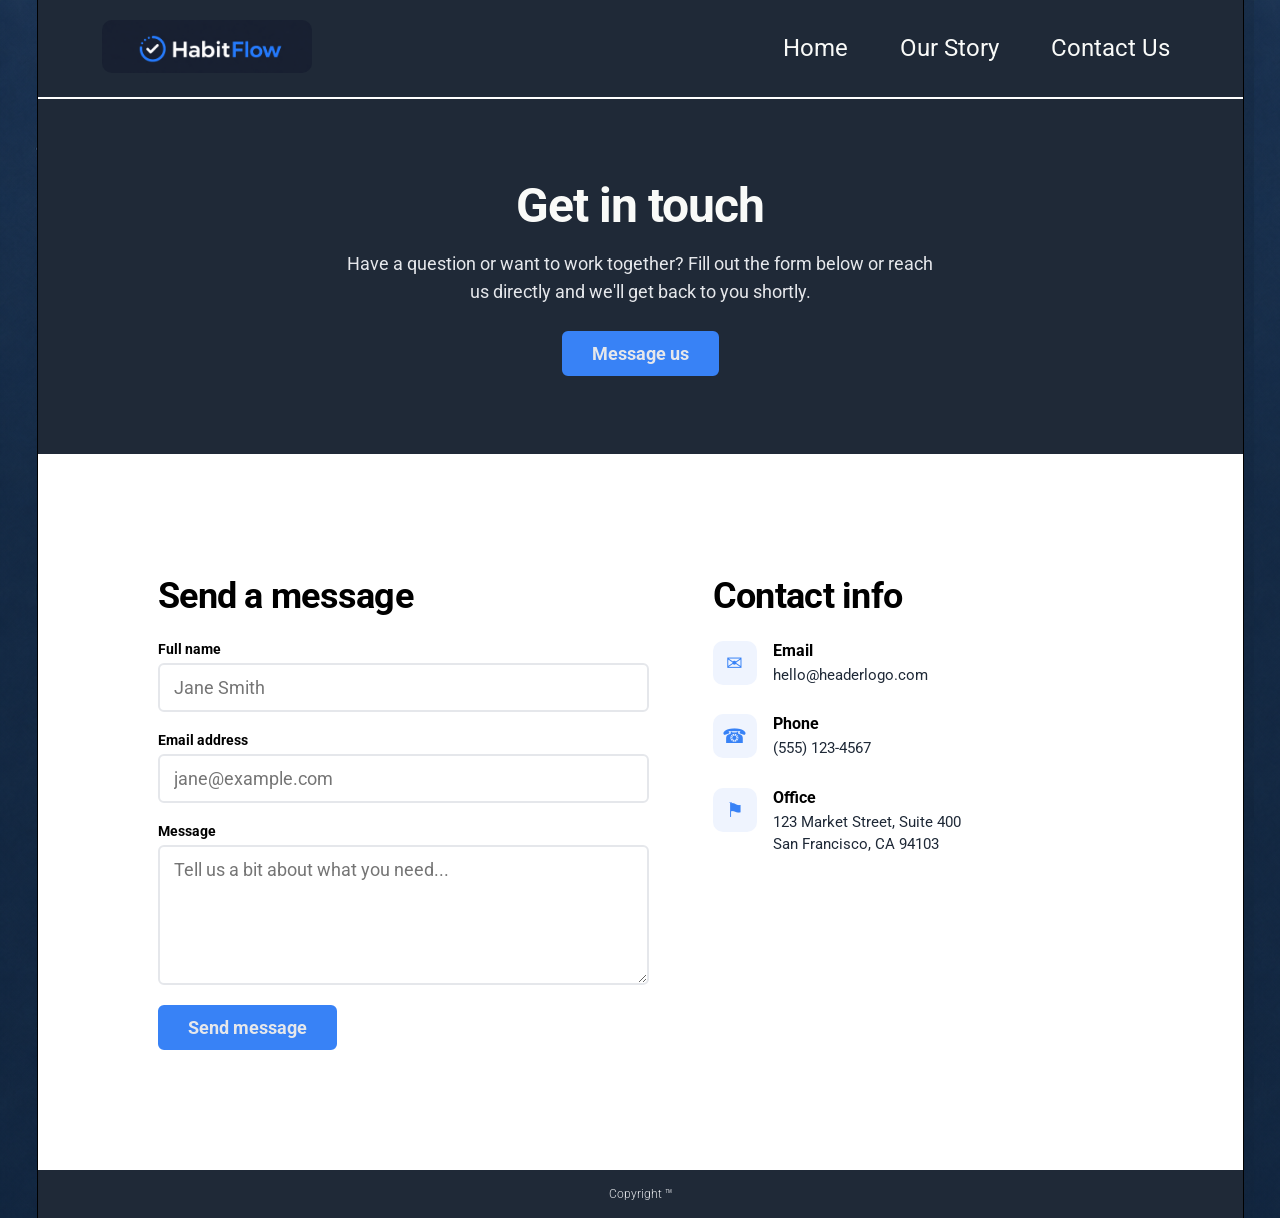
==== commit 3813da0c: "changed the naming of confusing form and it's parent sharing same id and class name to make them uni" ====
--- a/contactUs.html
+++ b/contactUs.html
@@ -12,7 +12,7 @@
       rel="stylesheet"
     />
 
-    <link rel="stylesheet" href="./stylesheet.css" />
+    <link rel="stylesheet" href="./base.css" />
     <link rel="stylesheet" href="./contactStylesheet.css" />
   </head>
   <body>
@@ -70,13 +70,13 @@
           Have a question or want to work together? Fill out the form below or
           reach us directly and we'll get back to you shortly.
         </p>
-        <a href="#contact-form" class="page-hero__cta">Message us</a>
+        <a href="#message-form" class="page-hero__cta">Message us</a>
       </section>
 
       <section class="contact-wrap">
         <div class="contact-form">
           <h2>Send a message</h2>
-          <form id="contact-form">
+          <form id="message-form">
             <div class="field">
               <label for="name">Full name</label>
               <input
--- a/base.css
+++ b/base.css
@@ -0,0 +1,300 @@
+* {
+  margin: 0;
+  padding: 0;
+}
+
+span,
+h1,
+h2,
+h3,
+a {
+  white-space: nowrap;
+}
+
+/* SM */
+@media (max-width: 600px) {
+  h1,
+  h2,
+  h3 {
+    white-space: wrap;
+  }
+}
+
+:root {
+    font-family: 'Roboto', sans-serif;
+    --fontfamily-button: 'Inter', sans-serif;
+
+  --bgcolor-dark: #1f2937;
+  --bgcolor-quote: #e5e7eb;
+  --bgcolor-blue: #3882f6;
+  --bgcolor-default: white;
+
+  --fontcolor-primary: black;
+  --fontcolor-secondary: #e5e7eb;
+  --fontcolor-hero: #f9faf8;
+  --fontcolor-header: #f9faf8;
+  --fontcolor-information: #1f2937;
+  --fontcolor-quote: #1f2937;
+
+  --btncolor-blue: #3882f6;
+  --btncolor-blue-hover: #2053a5;
+  --btncolor-blue-active: #153870;
+
+  --btncolor-blue2: #1f2937;
+  --btncolor-blue2-hover: #3a4d68;
+  --btncolor-blue2-active: #090c11;
+
+  --fontsize-card-h: 24px;
+  --fontsize-card-p: 18px;
+  --fontsize-button: 18px;
+  --fontsize-footer-small: 12px;
+  --fontsize-secondary: 18px;
+  --fontsize-header: 24px;
+  --fontsize-heading: 36px;
+  --fontsize-information: 36px;
+  --fontsize-quote: 36px;
+  --fontsize-hero: 48px;
+
+  --fontweight-light: 300;
+  --fontweight-regular: 400;
+  --fontweight-extrabold: 700;
+
+  font-weight: 400;
+}
+
+html {
+    background-image: url("./assets/bgpattern2.png");
+}
+
+
+
+body {
+    width: 100%;
+    max-width: 1205px;
+    min-width: 627px;
+    outline: 1px solid black;
+    position: relative;
+    margin-inline: auto;
+}
+
+/* SM */
+@media (max-width: 600px) {
+    body {
+        min-width: 300px;
+    }
+}
+
+picture {
+    overflow: hidden;
+}
+
+header {
+    width: 100%;
+    position: sticky;
+    top: 0;
+
+    background-color: var(--bgcolor-dark);
+    z-index: 2;
+
+}
+
+nav {
+    --padding-inline: 5vw;
+    width: 100%;
+
+    display: flex;
+    justify-content: center;
+    align-items: center;
+
+    border-bottom: 2px solid white;
+    padding-inline: var(--padding-inline);
+    padding-block: 20px;
+    position: relative;
+    box-sizing: border-box;
+}
+
+.nav-content {
+
+
+    width: 100%;
+    height: fit-content;
+
+    display: flex;
+    justify-content: space-between;
+    align-items: center;
+
+
+
+    
+}
+
+.nav-content picture,
+.nav-content img {
+    max-width: 210px;
+    height: auto;
+    border-radius: 10px;
+}
+
+.nav-content__options {
+    display: flex;
+    column-gap: 34px;
+}
+
+/* SM */
+@media (max-width: 600px) {
+    .nav-content__options {
+        display: none;
+    }
+}
+
+.nav-content__options li {
+    list-style: none;
+
+    width: fit-content;
+    height: fit-content;
+
+    border: 1px solid transparent;
+
+    padding-inline: 8px;
+    padding-block: 4px;
+
+    border-radius: 6px;
+}
+
+.nav-content__options li:hover {
+    border: 1px solid white;
+    background-color: var(--btncolor-blue2-hover);
+}
+
+.nav-content__options li:active {
+    border: 1px solid white;
+    background-color: var(--btncolor-blue2-active);
+}
+
+.nav-content__options li a {
+    text-decoration: unset;
+
+    font-size: var(--fontsize-header);
+    color: var(--fontcolor-header);
+}
+
+
+/* MOBILE HAMBURGER */
+
+.ham-toggle {
+    display: none;
+}
+
+.ham-btn-mobile {
+    aspect-ratio: 1 / 1;
+
+    width: 60px;
+    height: 60px;
+
+    display: none;
+
+    background-color: transparent;
+
+    border: none;
+
+    cursor: pointer;
+}
+
+.ham-btn-mobile picture,
+.ham-btn-mobile img {
+    width: 100%;
+    height: 100%;
+}
+
+
+
+.ham-btn-mobile__dropdown-container {
+    position: absolute;
+
+    top: 100%;
+    right: 0;
+
+    width: fit-content;
+
+    overflow: hidden;
+
+    pointer-events: none;
+}
+
+
+
+.ham-btn-mobile__dropdown {
+    background-color: var(--bgcolor-blue);
+
+    list-style: none;
+
+    padding-left: 50px;
+    padding-right: 45px;
+    padding-block: 40px;
+
+    box-sizing: border-box;
+
+    display: flex;
+    flex-direction: column;
+
+    gap: 13px;
+
+    transform: translateY(-100%);
+
+    transition: transform 0.4s ease;
+}
+
+.ham-btn-mobile__dropdown li a {
+    text-decoration: none;
+    color: var(--fontcolor-secondary);
+    font-size: var(--fontsize-button);
+}
+
+
+
+@media (max-width: 600px) {
+
+    .ham-btn-mobile {
+        display: inline-flex;
+    }
+
+    .ham-toggle:checked~.ham-btn-mobile__dropdown-container {
+        pointer-events: auto;
+    }
+
+    .ham-toggle:checked~.ham-btn-mobile__dropdown-container .ham-btn-mobile__dropdown {
+
+        transform: translateY(0);
+    }
+}
+
+/* FOOTER */
+
+footer {
+    width: 100%;
+
+    padding-inline: var(--padding-inline);
+    padding-block: 17px;
+
+    display: flex;
+
+    justify-content: center;
+    align-items: center;
+
+    background-color: var(--bgcolor-dark);
+}
+
+footer span {
+    color: var(--fontcolor-secondary);
+
+    font-size: var(--fontsize-footer-small);
+    font-weight: var(--fontweight-light);
+}
+
+/* MAIN */
+
+main {
+    width: 100%;
+
+    --padding-inline: 10%;
+}
--- a/contactStylesheet.css
+++ b/contactStylesheet.css
@@ -1,18 +1,10 @@
 /* ===== Contact page layout ===== */
-body {
-  color: var(--fontcolor-primary);
-  background: var(--bgcolor-default);
-}
 
 button,
 input,
 textarea,
 select {
   font: inherit;
-}
-
-main {
-  background: var(--bgcolor-default);
 }
 
 .wrap {
@@ -23,7 +15,8 @@
 
 .page-hero {
   background: var(--bgcolor-dark);
-  padding: 64px 24px;
+  padding-inline: var(--padding-inline);
+  padding-block: 78px;
   text-align: center;
 }
 
@@ -62,48 +55,13 @@
 }
 
 .contact-wrap {
+  background-color: var(--bgcolor-default);
   max-width: var(--max-width);
   margin: 0 auto;
-  padding: 96px 24px;
+  padding: var(--padding-inline);
   display: flex;
   gap: 64px;
   flex-wrap: wrap;
-}
-
-@media (max-width: 600px) {
-  .page-hero {
-    padding: 48px 20px;
-  }
-
-  .page-hero h1 {
-    font-size: clamp(2.1rem, 7vw, 3rem);
-  }
-
-  .page-hero p {
-    font-size: 1rem;
-  }
-
-  .contact-wrap {
-    padding: 48px 20px;
-    gap: 32px;
-  }
-
-  .contact-form,
-  .contact-info {
-    flex-basis: 100%;
-    min-width: 0;
-  }
-
-  .field input,
-  .field textarea,
-  .btn {
-    width: 100%;
-  }
-
-  .btn {
-    display: block;
-    text-align: center;
-  }
 }
 
 .contact-form {
@@ -226,100 +184,3 @@
   color: var(--fontcolor-information);
   line-height: 1.5;
 }
-
-footer {
-  background: var(--bgcolor-dark);
-  padding: 32px 24px;
-  text-align: center;
-}
-
-footer p {
-  color: var(--fontcolor-secondary);
-  font-size: var(--fontsize-footer-small);
-}
-
-/* ===== Shared structure consistency ===== */
-header {
-  background: var(--bgcolor-dark);
-}
-
-.header-inner {
-  display: flex;
-  align-items: center;
-  justify-content: space-between;
-  padding: 24px;
-}
-
-.logo {
-  font-size: var(--fontsize-header);
-  font-weight: var(--fontweight-extrabold);
-  color: var(--fontcolor-header);
-  letter-spacing: -0.02em;
-}
-
-nav ul {
-  display: flex;
-  gap: 32px;
-}
-
-nav a {
-  font-size: var(--fontsize-header);
-  color: var(--fontcolor-secondary);
-  transition: color 0.15s ease;
-}
-
-nav a:hover,
-nav a[aria-current="page"] {
-  color: var(--fontcolor-header);
-}
-
-.nav-toggle {
-  display: none;
-  background: none;
-  border: none;
-  color: var(--fontcolor-header);
-  font-size: 28px;
-  cursor: pointer;
-}
-
-@media (max-width: 800px) {
-  nav ul {
-    gap: 20px;
-  }
-}
-
-@media (max-width: 600px) {
-  nav ul {
-    position: absolute;
-    top: 72px;
-    left: 0;
-    right: 0;
-    background: var(--dark);
-    flex-direction: column;
-    align-items: center;
-    padding: 16px 0;
-    gap: 16px;
-    display: none;
-  }
-
-  nav ul.open {
-    display: flex;
-  }
-
-  .nav-toggle {
-    display: block;
-  }
-
-  .header-inner {
-    position: relative;
-  }
-}
-
-/* ===== Focus states ===== */
-a:focus-visible,
-button:focus-visible,
-input:focus-visible,
-textarea:focus-visible {
-  outline: 2px solid var(--bgcolor-blue);
-  outline-offset: 2px;
-}
